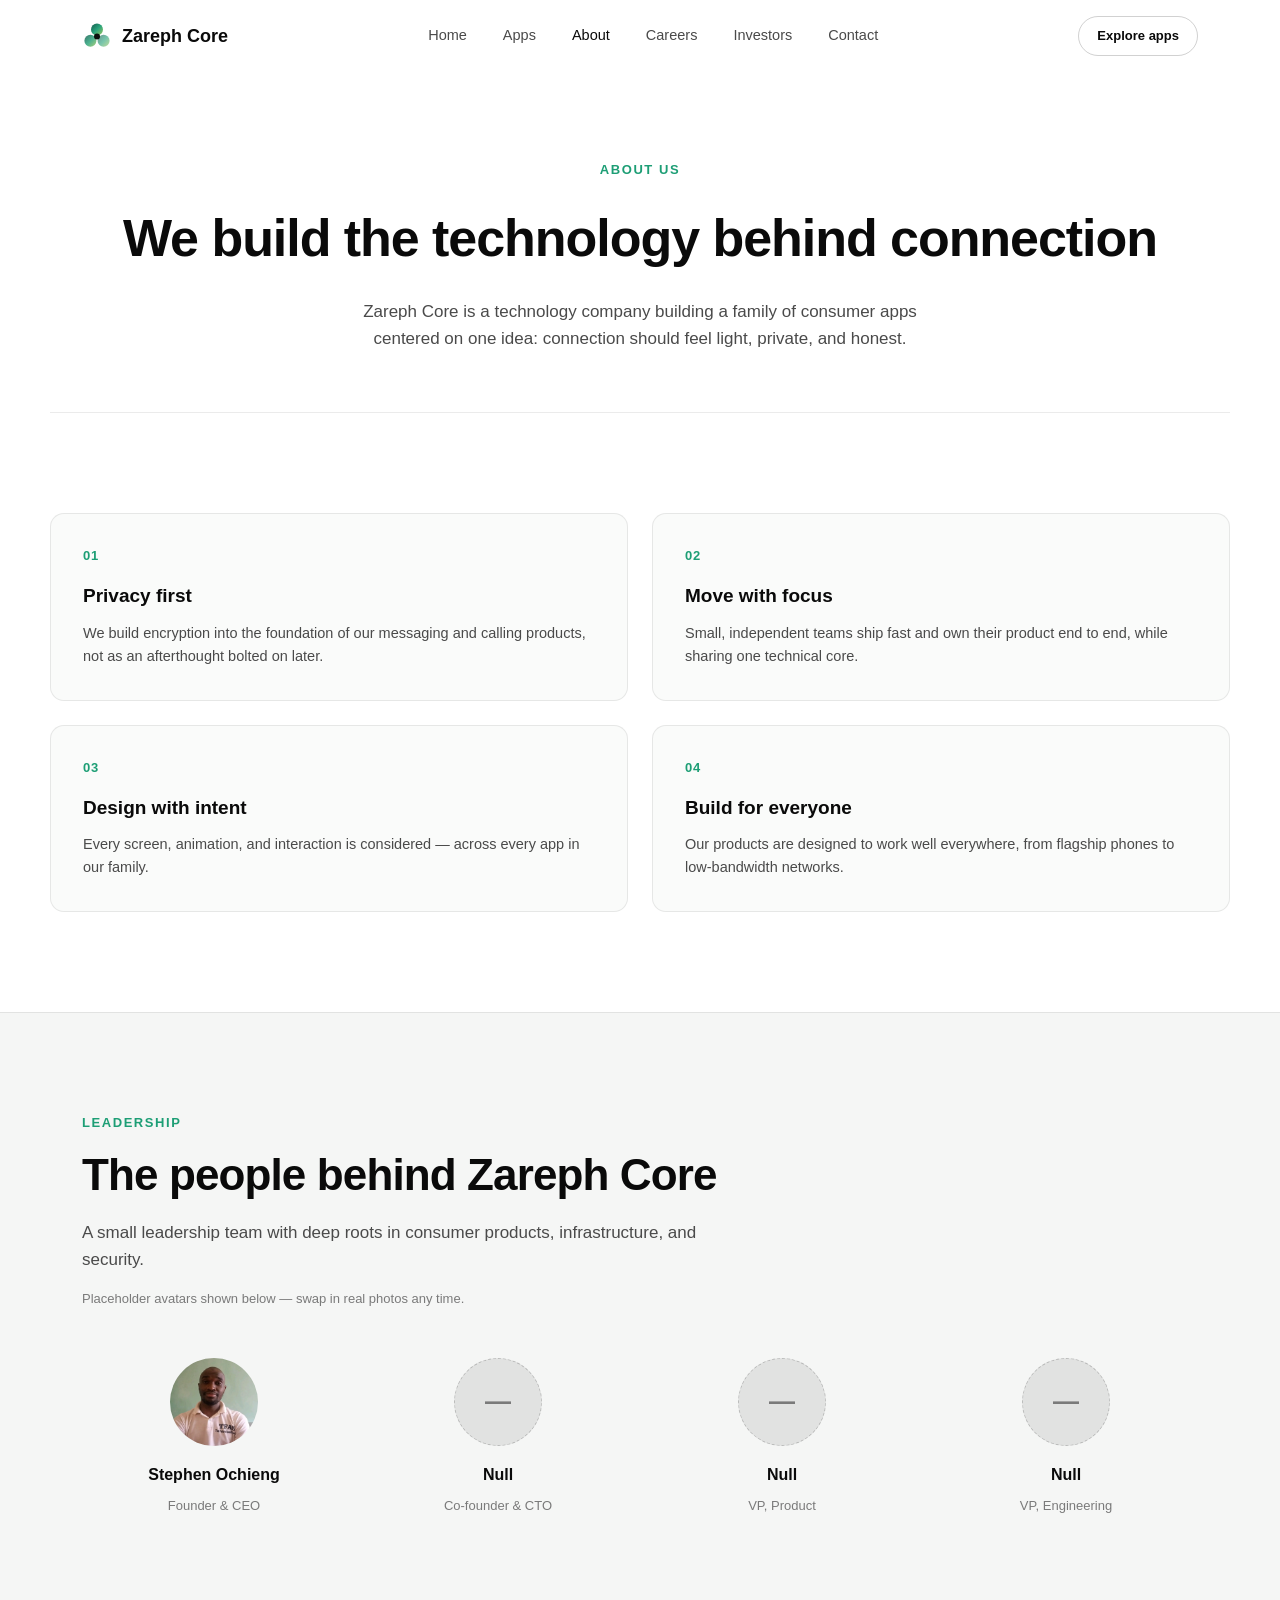
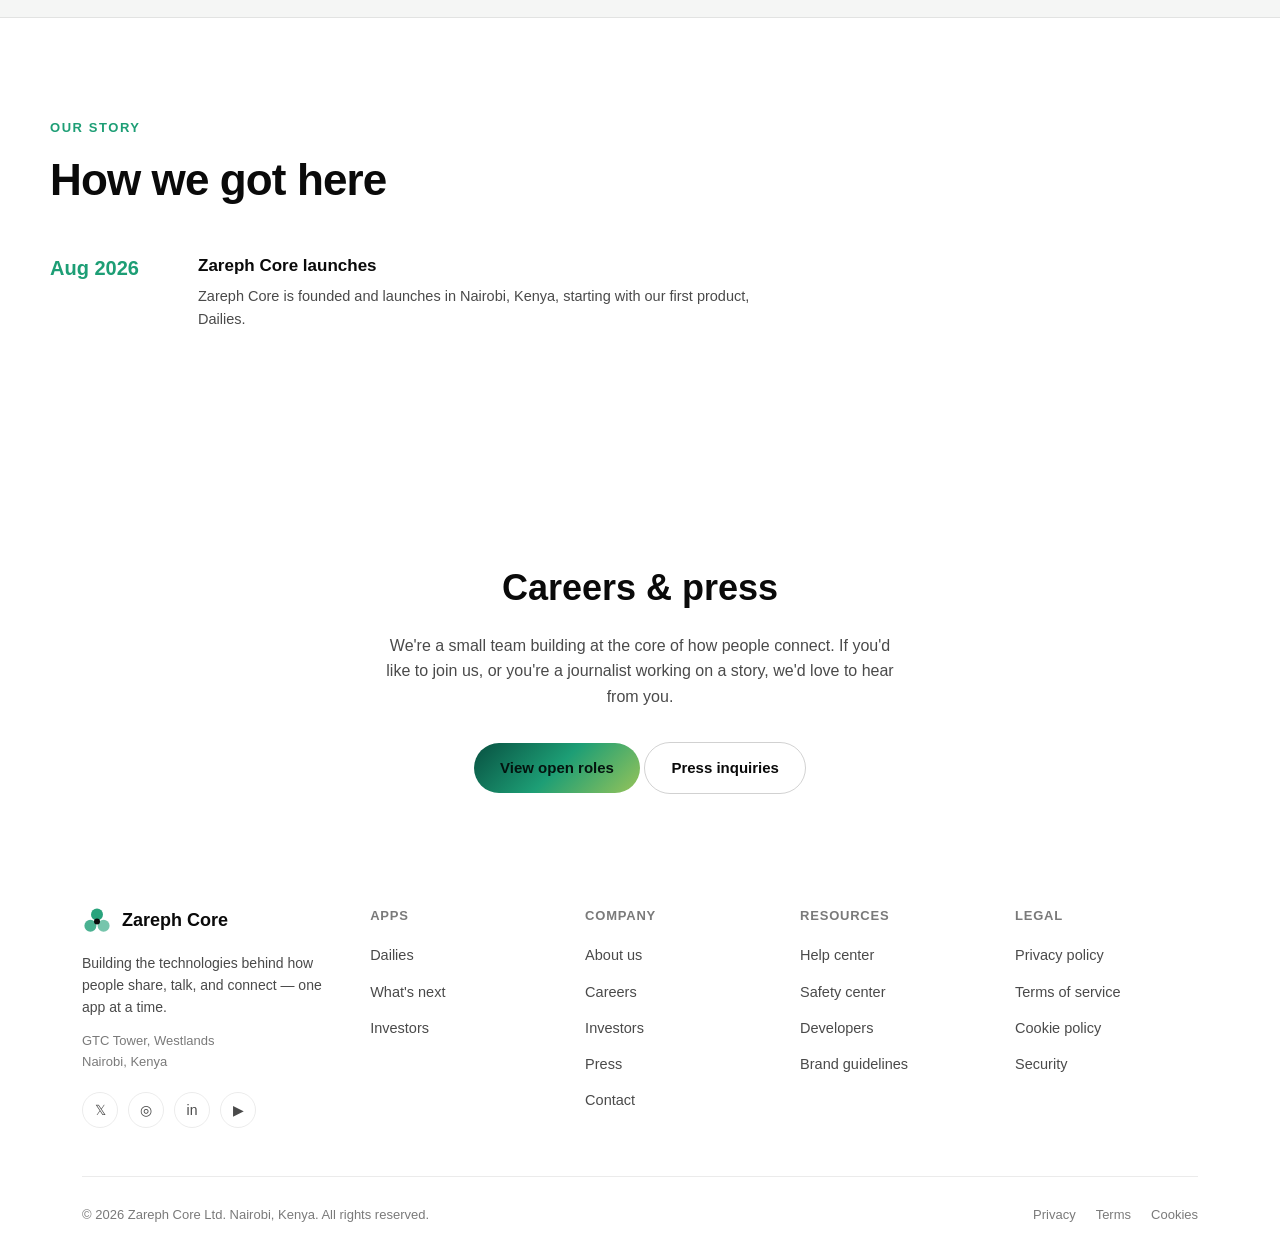
==== about.html @ 5895ebab "Add files via upload" ====
<!DOCTYPE html>
<html lang="en">
<head>
<meta charset="UTF-8">
<meta name="viewport" content="width=device-width, initial-scale=1.0">
<title>About — Zareph Core</title>
<meta name="description" content="Learn about Zareph Core, the parent company behind Dailies.">
<link rel="icon" href="assets/favicon.svg" type="image/svg+xml">
<link rel="stylesheet" href="css/variables.css">
<link rel="stylesheet" href="css/nav.css">
<link rel="stylesheet" href="css/apps-page.css">
<link rel="stylesheet" href="css/about-page.css">
<link rel="stylesheet" href="css/features.css">
<link rel="stylesheet" href="css/footer.css">
</head>
<body>

<div id="nav-placeholder"></div>

<main>
  <section class="page-header container">
    <span class="section-label">About us</span>
    <h1>We build the technology behind connection</h1>
    <p>Zareph Core is a technology company building a family of consumer apps centered on one idea: connection should feel light, private, and honest.</p>
  </section>

  <section class="values container">
    <div class="value-grid">
      <div class="value-card">
        <div class="num">01</div>
        <h4>Privacy first</h4>
        <p>We build encryption into the foundation of our messaging and calling products, not as an afterthought bolted on later.</p>
      </div>
      <div class="value-card">
        <div class="num">02</div>
        <h4>Move with focus</h4>
        <p>Small, independent teams ship fast and own their product end to end, while sharing one technical core.</p>
      </div>
      <div class="value-card">
        <div class="num">03</div>
        <h4>Design with intent</h4>
        <p>Every screen, animation, and interaction is considered — across every app in our family.</p>
      </div>
      <div class="value-card">
        <div class="num">04</div>
        <h4>Build for everyone</h4>
        <p>Our products are designed to work well everywhere, from flagship phones to low-bandwidth networks.</p>
      </div>
    </div>
  </section>

  <section class="team-section" id="team">
    <div class="container">
      <span class="section-label">Leadership</span>
      <h2 class="section-heading">The people behind Zareph Core</h2>
      <p class="section-sub">A small leadership team with deep roots in consumer products, infrastructure, and security.</p>
      <p style="font-size:13px; color: var(--text-muted); margin-top:-32px; margin-bottom:48px;">Placeholder avatars shown below — swap in real photos any time.</p>

      <div class="team-grid">
        <div class="team-card">
          <div class="team-avatar" style="padding:0; overflow:hidden;">
            <img src="assets/team/stephen-ochieng.png" alt="Stephen Ochieng" style="width:100%; height:100%; object-fit:cover;">
          </div>
          <h5>Stephen Ochieng</h5>
          <span>Founder &amp; CEO</span>
        </div>
        <div class="team-card">
          <div class="team-avatar" style="background:var(--border-soft); color: var(--text-muted); border: 1px dashed var(--border-strong);">—</div>
          <h5>Null</h5>
          <span>Co-founder &amp; CTO</span>
        </div>
        <div class="team-card">
          <div class="team-avatar" style="background:var(--border-soft); color: var(--text-muted); border: 1px dashed var(--border-strong);">—</div>
          <h5>Null</h5>
          <span>VP, Product</span>
        </div>
        <div class="team-card">
          <div class="team-avatar" style="background:var(--border-soft); color: var(--text-muted); border: 1px dashed var(--border-strong);">—</div>
          <h5>Null</h5>
          <span>VP, Engineering</span>
        </div>
      </div>
    </div>
  </section>

  <section class="timeline container" id="roadmap">
    <span class="section-label">Our story</span>
    <h2 class="section-heading">How we got here</h2>

    <div class="timeline-row">
      <div class="timeline-year">Aug 2026</div>
      <div class="timeline-copy">
        <h4>Zareph Core launches</h4>
        <p>Zareph Core is founded and launches in Nairobi, Kenya, starting with our first product, Dailies.</p>
      </div>
    </div>
  </section>

  <section class="contact-section container">
    <h2>Careers &amp; press</h2>
    <p>We're a small team building at the core of how people connect. If you'd like to join us, or you're a journalist working on a story, we'd love to hear from you.</p>
    <div class="hero-cta">
      <a href="careers.html" class="btn btn-primary">View open roles</a>
      <a href="contact.html#press" class="btn btn-outline">Press inquiries</a>
    </div>
  </section>
</main>

<div id="footer-placeholder"></div>

<script src="js/include.js"></script>
<script src="js/nav.js"></script>
<script src="js/main.js"></script>
</body>
</html>
---- css/variables.css ----
:root {
  --core-teal-900: #04342C;
  --core-teal-800: #085041;
  --core-teal-600: #0F6E56;
  --core-green-600: #3B6D11;
  --core-green-400: #639922;
  --core-green-200: #1D9E75;
  --bg-dark: #FFFFFF;
  --bg-dark-2: #F5F6F5;
  --bg-card: #FAFBFA;
  --text-primary: #0A0A0A;
  --text-secondary: #4A4A4A;
  --text-muted: #7A7A7A;
  --border-soft: rgba(0, 0, 0, 0.08);
  --border-strong: rgba(0, 0, 0, 0.18);
  --gradient-core: linear-gradient(135deg, #085041 0%, #1D9E75 50%, #97C459 100%);
  --radius-sm: 8px;
  --radius-md: 14px;
  --radius-lg: 24px;
  --font-sans: -apple-system, BlinkMacSystemFont, "Segoe UI", Roboto, Helvetica, Arial, sans-serif;
  --max-width: 1180px;
}

* {
  box-sizing: border-box;
  margin: 0;
  padding: 0;
}

html {
  scroll-behavior: smooth;
}

body {
  font-family: var(--font-sans);
  background: var(--bg-dark);
  color: var(--text-primary);
  line-height: 1.6;
  -webkit-font-smoothing: antialiased;
  overflow-x: hidden;
}

img {
  max-width: 100%;
  display: block;
}

a {
  color: inherit;
  text-decoration: none;
}

ul {
  list-style: none;
}

button {
  font-family: inherit;
  cursor: pointer;
  border: none;
  background: none;
  color: inherit;
}

.container {
  max-width: var(--max-width);
  margin: 0 auto;
  padding: 0 32px;
}

.section-label {
  font-size: 13px;
  font-weight: 600;
  letter-spacing: 0.12em;
  text-transform: uppercase;
  color: var(--core-green-200);
  margin-bottom: 16px;
  display: block;
}

.section-heading {
  font-size: clamp(28px, 4vw, 44px);
  font-weight: 600;
  letter-spacing: -0.02em;
  line-height: 1.15;
  margin-bottom: 18px;
}

.section-sub {
  font-size: 17px;
  color: var(--text-secondary);
  max-width: 640px;
  margin-bottom: 48px;
}

.btn {
  display: inline-flex;
  align-items: center;
  gap: 8px;
  padding: 13px 26px;
  border-radius: 999px;
  font-size: 15px;
  font-weight: 600;
  transition: transform 0.15s ease, background 0.2s ease, border-color 0.2s ease;
}

.btn-primary {
  background: var(--gradient-core);
  color: #04140F;
}

.btn-primary:hover {
  transform: translateY(-2px);
}

.btn-outline {
  border: 1px solid var(--border-strong);
  color: var(--text-primary);
}

.btn-outline:hover {
  background: rgba(255, 255, 255, 0.06);
  transform: translateY(-2px);
}

.btn-sm {
  padding: 9px 18px;
  font-size: 13px;
}

@media (max-width: 720px) {
  .container {
    padding: 0 20px;
  }
}
---- css/nav.css ----
.navbar {
  position: fixed;
  top: 0;
  left: 0;
  right: 0;
  z-index: 1000;
  background: rgba(255, 255, 255, 0.7);
  backdrop-filter: blur(16px);
  -webkit-backdrop-filter: blur(16px);
  border-bottom: 1px solid transparent;
  transition: border-color 0.3s ease, background 0.3s ease;
}

.navbar.scrolled {
  border-bottom-color: var(--border-soft);
  background: rgba(255, 255, 255, 0.92);
}

.nav-inner {
  max-width: var(--max-width);
  margin: 0 auto;
  padding: 0 32px;
  height: 72px;
  display: flex;
  align-items: center;
  justify-content: space-between;
}

.brand {
  display: flex;
  align-items: center;
  gap: 10px;
  font-size: 18px;
  font-weight: 600;
}

.brand-mark {
  width: 30px;
  height: 30px;
}

.nav-links {
  display: flex;
  align-items: center;
  gap: 36px;
}

.nav-links a {
  font-size: 14.5px;
  font-weight: 500;
  color: var(--text-secondary);
  transition: color 0.2s ease;
  position: relative;
}

.nav-links a:hover,
.nav-links a.active {
  color: var(--text-primary);
}

.nav-actions {
  display: flex;
  align-items: center;
  gap: 12px;
}

.nav-toggle {
  display: none;
  flex-direction: column;
  gap: 5px;
  padding: 6px;
}

.nav-toggle span {
  width: 22px;
  height: 2px;
  background: var(--text-primary);
  border-radius: 2px;
  transition: transform 0.25s ease, opacity 0.25s ease;
}

.mobile-menu {
  display: none;
  position: fixed;
  top: 72px;
  left: 0;
  right: 0;
  bottom: 0;
  background: var(--bg-dark);
  z-index: 999;
  padding: 24px 32px 40px;
  overflow-y: auto;
}

.mobile-menu.open {
  display: block;
}

.mobile-menu a {
  display: block;
  font-size: 20px;
  font-weight: 500;
  padding: 16px 0;
  border-bottom: 1px solid var(--border-soft);
  color: var(--text-primary);
}

.mobile-menu .btn {
  margin-top: 24px;
  width: 100%;
  justify-content: center;
}

@media (max-width: 860px) {
  .nav-links {
    display: none;
  }
  .nav-actions .btn-outline {
    display: none;
  }
  .nav-toggle {
    display: flex;
  }
}
---- css/apps-page.css ----
.page-header {
  padding: 160px 0 60px;
  text-align: center;
}

.page-header .section-label {
  display: block;
  text-align: center;
}

.page-header h1 {
  font-size: clamp(32px, 5vw, 52px);
  font-weight: 600;
  letter-spacing: -0.02em;
  margin-bottom: 18px;
}

.page-header p {
  color: var(--text-secondary);
  font-size: 17px;
  max-width: 560px;
  margin: 0 auto;
}

.app-detail {
  display: grid;
  grid-template-columns: 1fr 1fr;
  gap: 60px;
  align-items: center;
  padding: 90px 0;
  border-top: 1px solid var(--border-soft);
}

.app-detail:nth-child(even) .app-visual {
  order: 2;
}

.app-detail-tag {
  display: inline-flex;
  align-items: center;
  gap: 8px;
  font-size: 13px;
  font-weight: 600;
  letter-spacing: 0.06em;
  text-transform: uppercase;
  color: var(--text-muted);
  margin-bottom: 20px;
}

.app-detail-tag .dot {
  width: 8px;
  height: 8px;
  border-radius: 50%;
}

.app-detail h2 {
  font-size: clamp(26px, 3.6vw, 38px);
  font-weight: 600;
  margin-bottom: 18px;
  letter-spacing: -0.02em;
}

.app-detail p.lead {
  font-size: 16px;
  color: var(--text-secondary);
  margin-bottom: 28px;
  max-width: 480px;
}

.app-detail-list {
  display: flex;
  flex-direction: column;
  gap: 14px;
  margin-bottom: 32px;
}

.app-detail-list li {
  display: flex;
  align-items: flex-start;
  gap: 12px;
  font-size: 14.5px;
  color: var(--text-secondary);
}

.app-detail-list .check {
  flex-shrink: 0;
  width: 20px;
  height: 20px;
  border-radius: 50%;
  display: flex;
  align-items: center;
  justify-content: center;
  font-size: 11px;
  font-weight: 700;
  color: #04140F;
  margin-top: 1px;
}

.app-visual {
  position: relative;
  border-radius: var(--radius-lg);
  aspect-ratio: 4 / 3;
  display: flex;
  align-items: center;
  justify-content: center;
  overflow: hidden;
  border: 1px solid var(--border-soft);
}

.app-visual .mock-icon {
  font-size: 64px;
  font-weight: 700;
  color: rgba(255, 255, 255, 0.92);
}

.app-detail.dailies .app-visual { background: linear-gradient(135deg, #4A1B0C, #D85A30); }
.app-detail.dailies .app-detail-tag .dot { background: #D85A30; }
.app-detail.dailies .app-detail-list .check { background: #D85A30; }

@media (max-width: 860px) {
  .app-detail,
  .app-detail:nth-child(even) .app-visual {
    grid-template-columns: 1fr;
    order: 0;
  }
  .app-detail {
    display: flex;
    flex-direction: column-reverse;
    gap: 32px;
  }
}
---- css/about-page.css ----
.values {
  padding: 100px 0;
  border-top: 1px solid var(--border-soft);
}

.value-grid {
  display: grid;
  grid-template-columns: repeat(2, 1fr);
  gap: 24px;
}

.value-card {
  background: var(--bg-card);
  border: 1px solid var(--border-soft);
  border-radius: var(--radius-md);
  padding: 32px;
}

.value-card .num {
  font-size: 13px;
  font-weight: 700;
  color: var(--core-green-200);
  margin-bottom: 14px;
  letter-spacing: 0.06em;
}

.value-card h4 {
  font-size: 19px;
  font-weight: 600;
  margin-bottom: 10px;
}

.value-card p {
  font-size: 14.5px;
  color: var(--text-secondary);
}

.team-section {
  padding: 100px 0;
  background: var(--bg-dark-2);
  border-top: 1px solid var(--border-soft);
  border-bottom: 1px solid var(--border-soft);
}

.team-grid {
  display: grid;
  grid-template-columns: repeat(4, 1fr);
  gap: 20px;
}

.team-card {
  text-align: center;
}

.team-avatar {
  width: 88px;
  height: 88px;
  border-radius: 50%;
  margin: 0 auto 16px;
  display: flex;
  align-items: center;
  justify-content: center;
  font-size: 26px;
  font-weight: 600;
  color: #04140F;
}

.team-card h5 {
  font-size: 16px;
  font-weight: 600;
  margin-bottom: 4px;
}

.team-card span {
  font-size: 13px;
  color: var(--text-muted);
}

.timeline {
  padding: 100px 0;
}

.timeline-row {
  display: grid;
  grid-template-columns: 120px 1fr;
  gap: 28px;
  padding: 28px 0;
  border-top: 1px solid var(--border-soft);
}

.timeline-row:first-of-type {
  border-top: none;
}

.timeline-year {
  font-size: 20px;
  font-weight: 600;
  color: var(--core-green-200);
}

.timeline-copy h4 {
  font-size: 17px;
  font-weight: 600;
  margin-bottom: 6px;
}

.timeline-copy p {
  font-size: 14.5px;
  color: var(--text-secondary);
  max-width: 560px;
}

.contact-section {
  padding: 100px 0 40px;
  text-align: center;
}

.contact-section h2 {
  font-size: clamp(26px, 4vw, 36px);
  font-weight: 600;
  margin-bottom: 16px;
}

.contact-section p {
  color: var(--text-secondary);
  font-size: 16px;
  max-width: 520px;
  margin: 0 auto 32px;
}

@media (max-width: 860px) {
  .value-grid {
    grid-template-columns: 1fr;
  }
  .team-grid {
    grid-template-columns: repeat(2, 1fr);
  }
  .timeline-row {
    grid-template-columns: 1fr;
    gap: 8px;
  }
}
---- css/features.css ----
.features {
  padding: 120px 0;
  background: var(--bg-dark-2);
  border-top: 1px solid var(--border-soft);
  border-bottom: 1px solid var(--border-soft);
}

.feature-grid {
  display: grid;
  grid-template-columns: repeat(3, 1fr);
  gap: 40px;
}

.feature-item .icon-badge {
  width: 44px;
  height: 44px;
  border-radius: 12px;
  background: rgba(29, 158, 117, 0.12);
  color: var(--core-teal-600);
  display: flex;
  align-items: center;
  justify-content: center;
  font-size: 20px;
  margin-bottom: 20px;
}

.feature-item h4 {
  font-size: 18px;
  font-weight: 600;
  margin-bottom: 10px;
}

.feature-item p {
  font-size: 14.5px;
  color: var(--text-secondary);
}

.mission {
  padding: 120px 0;
  text-align: center;
}

.mission-inner {
  max-width: 720px;
  margin: 0 auto;
}

.mission blockquote {
  font-size: clamp(24px, 3.4vw, 34px);
  font-weight: 500;
  line-height: 1.4;
  letter-spacing: -0.01em;
  margin-bottom: 28px;
}

.mission cite {
  font-size: 14px;
  color: var(--text-muted);
  font-style: normal;
}

.cta-band {
  margin: 0 auto 120px;
  max-width: var(--max-width);
  padding: 0 32px;
}

.cta-band-inner {
  background: linear-gradient(135deg, #04241D, #0A2A22);
  border: 1px solid var(--border-soft);
  border-radius: var(--radius-lg);
  padding: 64px 48px;
  text-align: center;
  position: relative;
  overflow: hidden;
}

.cta-band-inner::before {
  content: "";
  position: absolute;
  inset: 0;
  background: var(--gradient-core);
  opacity: 0.08;
}

.cta-band-inner h2 {
  position: relative;
  font-size: clamp(26px, 4vw, 38px);
  font-weight: 600;
  margin-bottom: 16px;
  color: #FFFFFF;
}

.cta-band-inner p {
  position: relative;
  color: rgba(255, 255, 255, 0.72);
  font-size: 16px;
  margin-bottom: 32px;
}

.cta-band-inner .hero-cta {
  position: relative;
  margin-bottom: 0;
}

.cta-band-inner .btn-outline {
  color: #FFFFFF;
  border-color: rgba(255, 255, 255, 0.3);
}

.cta-band-inner .btn-outline:hover {
  background: rgba(255, 255, 255, 0.1);
}

@media (max-width: 860px) {
  .feature-grid {
    grid-template-columns: 1fr;
    gap: 32px;
  }
  .cta-band-inner {
    padding: 48px 28px;
  }
}
---- css/footer.css ----
.site-footer {
  padding: 72px 0 32px;
}

.footer-top {
  display: grid;
  grid-template-columns: 1.4fr repeat(4, 1fr);
  gap: 32px;
  padding-bottom: 48px;
  border-bottom: 1px solid var(--border-soft);
}

.footer-brand .brand {
  margin-bottom: 16px;
}

.footer-brand p {
  font-size: 14px;
  color: var(--text-secondary);
  max-width: 260px;
  margin-bottom: 20px;
}

.footer-social {
  display: flex;
  gap: 10px;
}

.footer-social a {
  width: 36px;
  height: 36px;
  border-radius: 50%;
  border: 1px solid var(--border-soft);
  display: flex;
  align-items: center;
  justify-content: center;
  font-size: 14px;
  color: var(--text-secondary);
  transition: border-color 0.2s ease, color 0.2s ease;
}

.footer-social a:hover {
  border-color: var(--border-strong);
  color: var(--text-primary);
}

.footer-col h5 {
  font-size: 13px;
  font-weight: 600;
  letter-spacing: 0.06em;
  text-transform: uppercase;
  color: var(--text-muted);
  margin-bottom: 18px;
}

.footer-col a {
  display: block;
  font-size: 14.5px;
  color: var(--text-secondary);
  margin-bottom: 13px;
  transition: color 0.2s ease;
}

.footer-col a:hover {
  color: var(--text-primary);
}

.footer-bottom {
  display: flex;
  align-items: center;
  justify-content: space-between;
  padding-top: 28px;
  font-size: 13px;
  color: var(--text-muted);
  flex-wrap: wrap;
  gap: 12px;
}

.footer-bottom .legal-links {
  display: flex;
  gap: 20px;
}

@media (max-width: 860px) {
  .footer-top {
    grid-template-columns: repeat(2, 1fr);
  }
}

@media (max-width: 540px) {
  .footer-top {
    grid-template-columns: 1fr;
  }
}
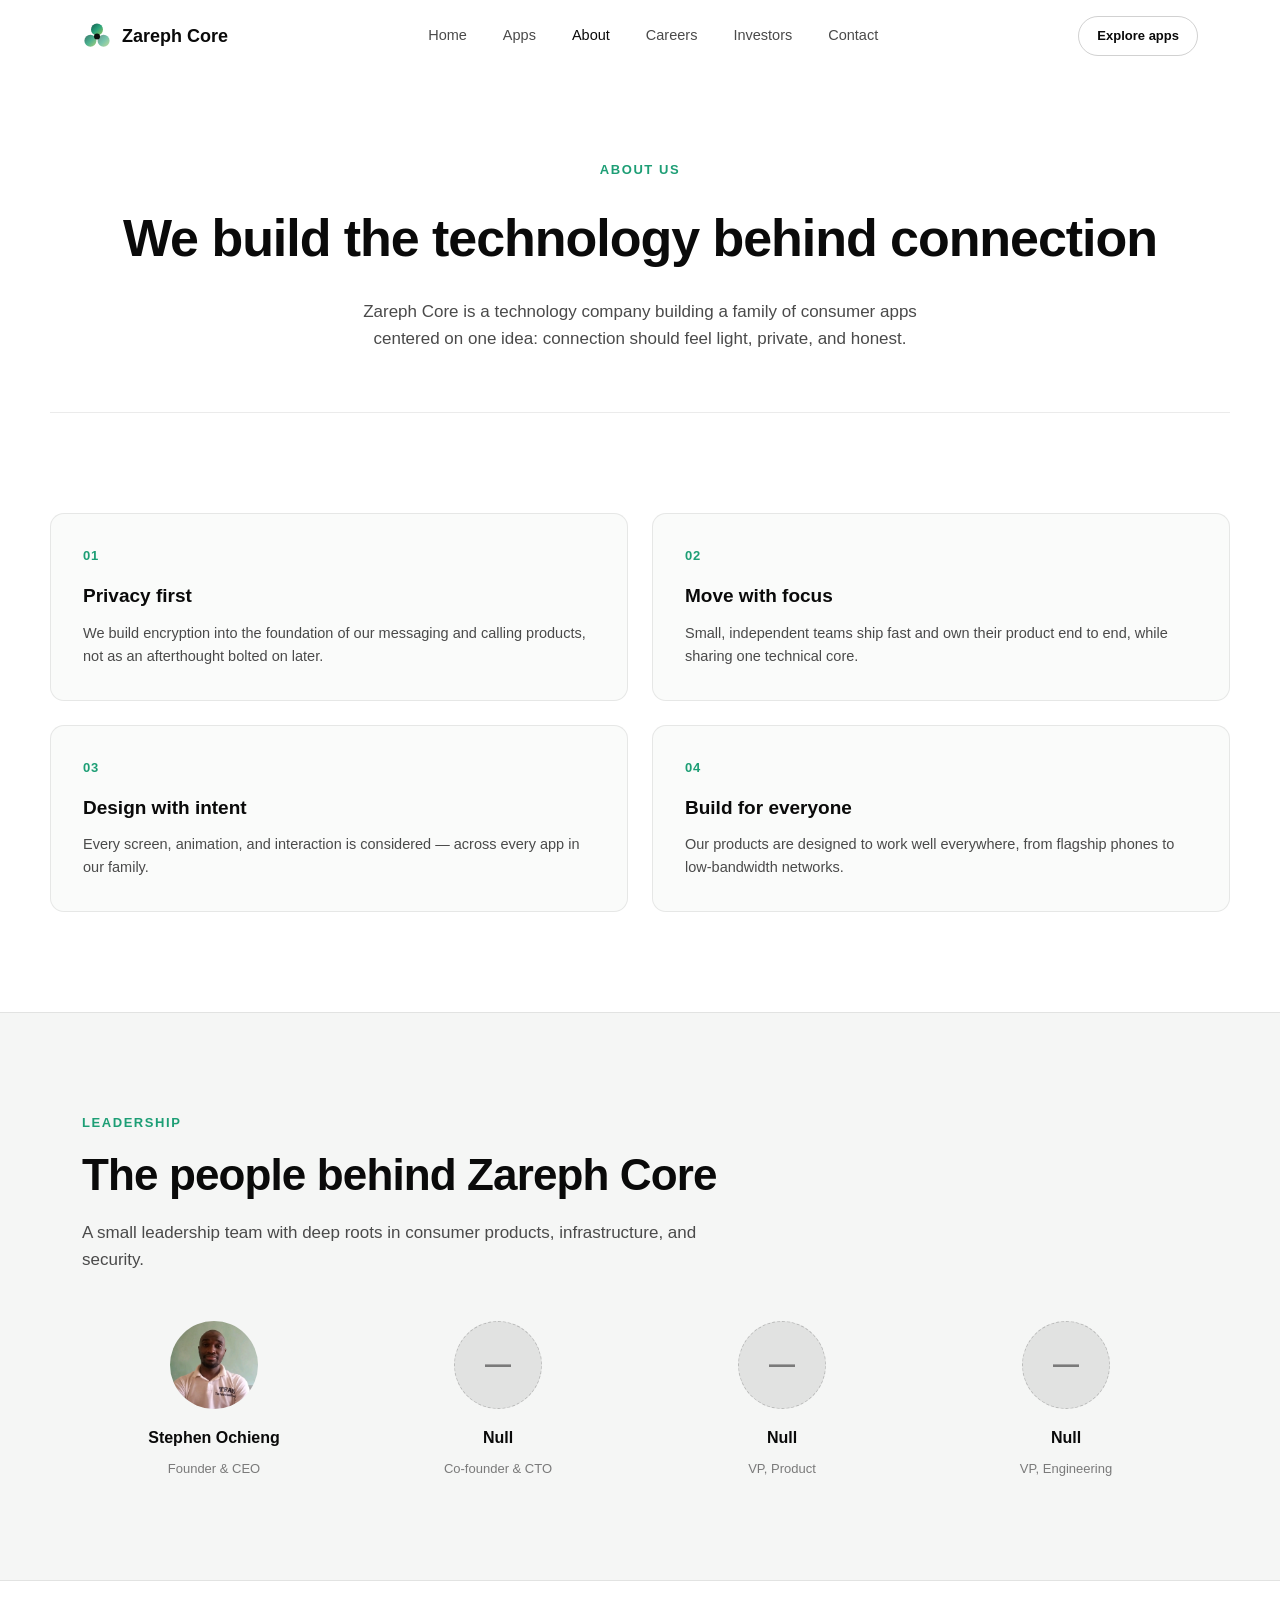
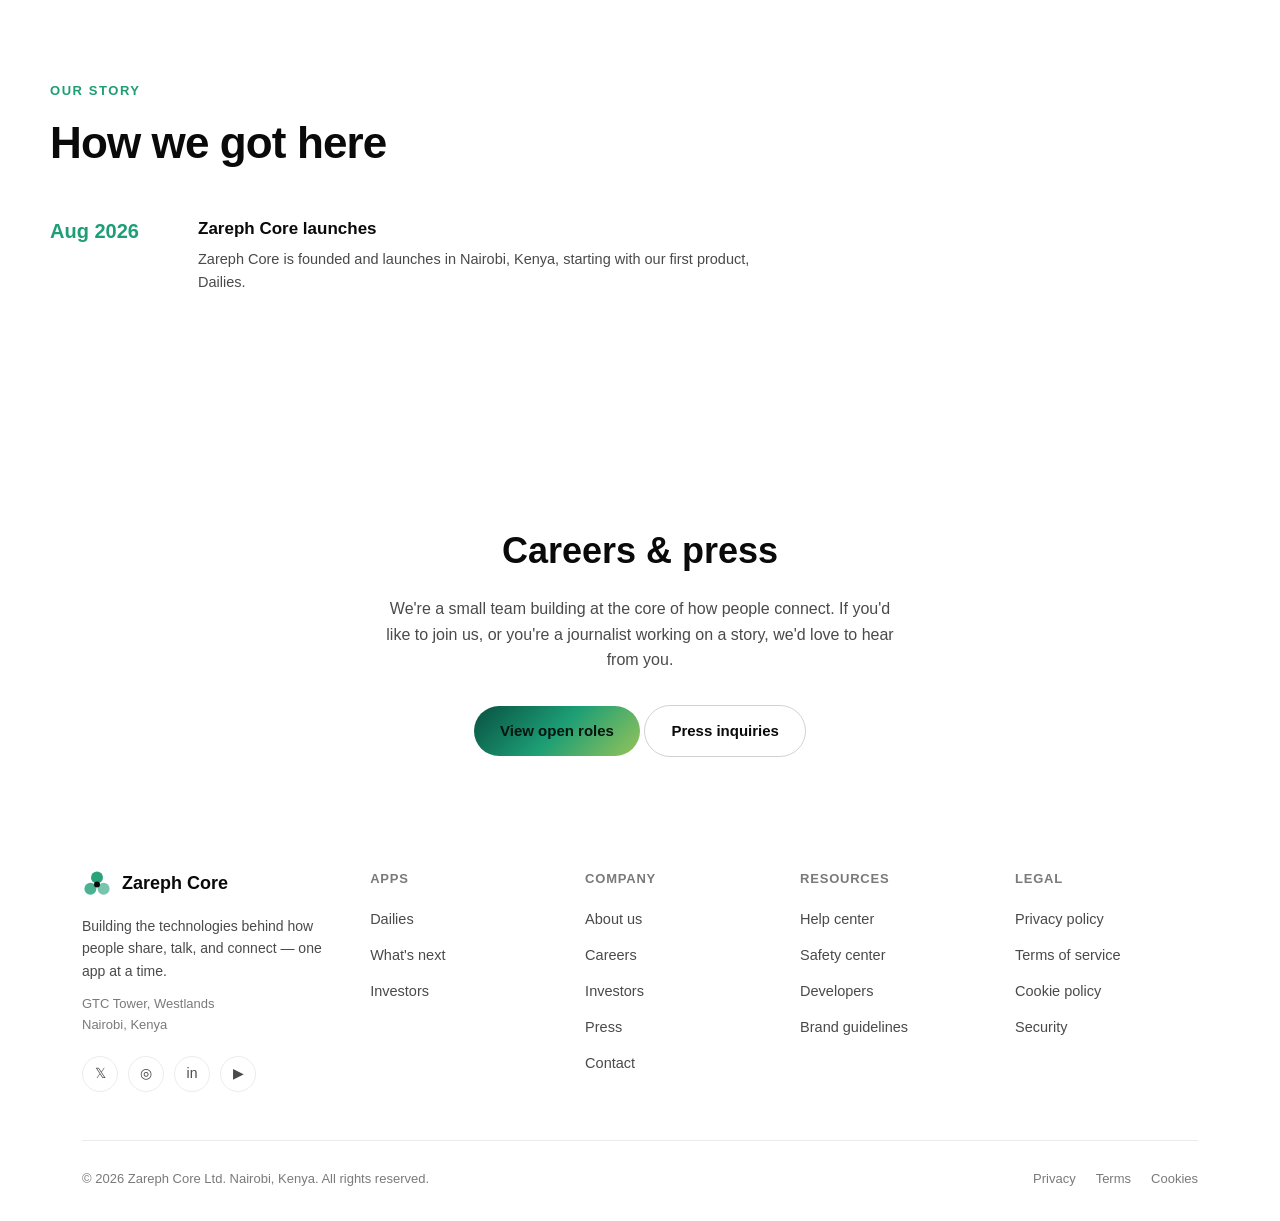
==== commit 3bed72c3: "Remove placeholder avatars text from about.html, the person editing will know what to do without bei" ====
--- a/about.html
+++ b/about.html
@@ -54,8 +54,6 @@
       <span class="section-label">Leadership</span>
       <h2 class="section-heading">The people behind Zareph Core</h2>
       <p class="section-sub">A small leadership team with deep roots in consumer products, infrastructure, and security.</p>
-      <p style="font-size:13px; color: var(--text-muted); margin-top:-32px; margin-bottom:48px;">Placeholder avatars shown below — swap in real photos any time.</p>
-
       <div class="team-grid">
         <div class="team-card">
           <div class="team-avatar" style="padding:0; overflow:hidden;">
--- a/css/variables.css
+++ b/css/variables.css
@@ -133,3 +133,4 @@
     padding: 0 20px;
   }
 }
+
--- a/css/apps-page.css
+++ b/css/apps-page.css
@@ -1,5 +1,6 @@
 .page-header {
-  padding: 160px 0 60px;
+  padding-top: 160px;
+  padding-bottom: 60px;
   text-align: center;
 }
 
--- a/css/footer.css
+++ b/css/footer.css
@@ -92,3 +92,4 @@
     grid-template-columns: 1fr;
   }
 }
+
